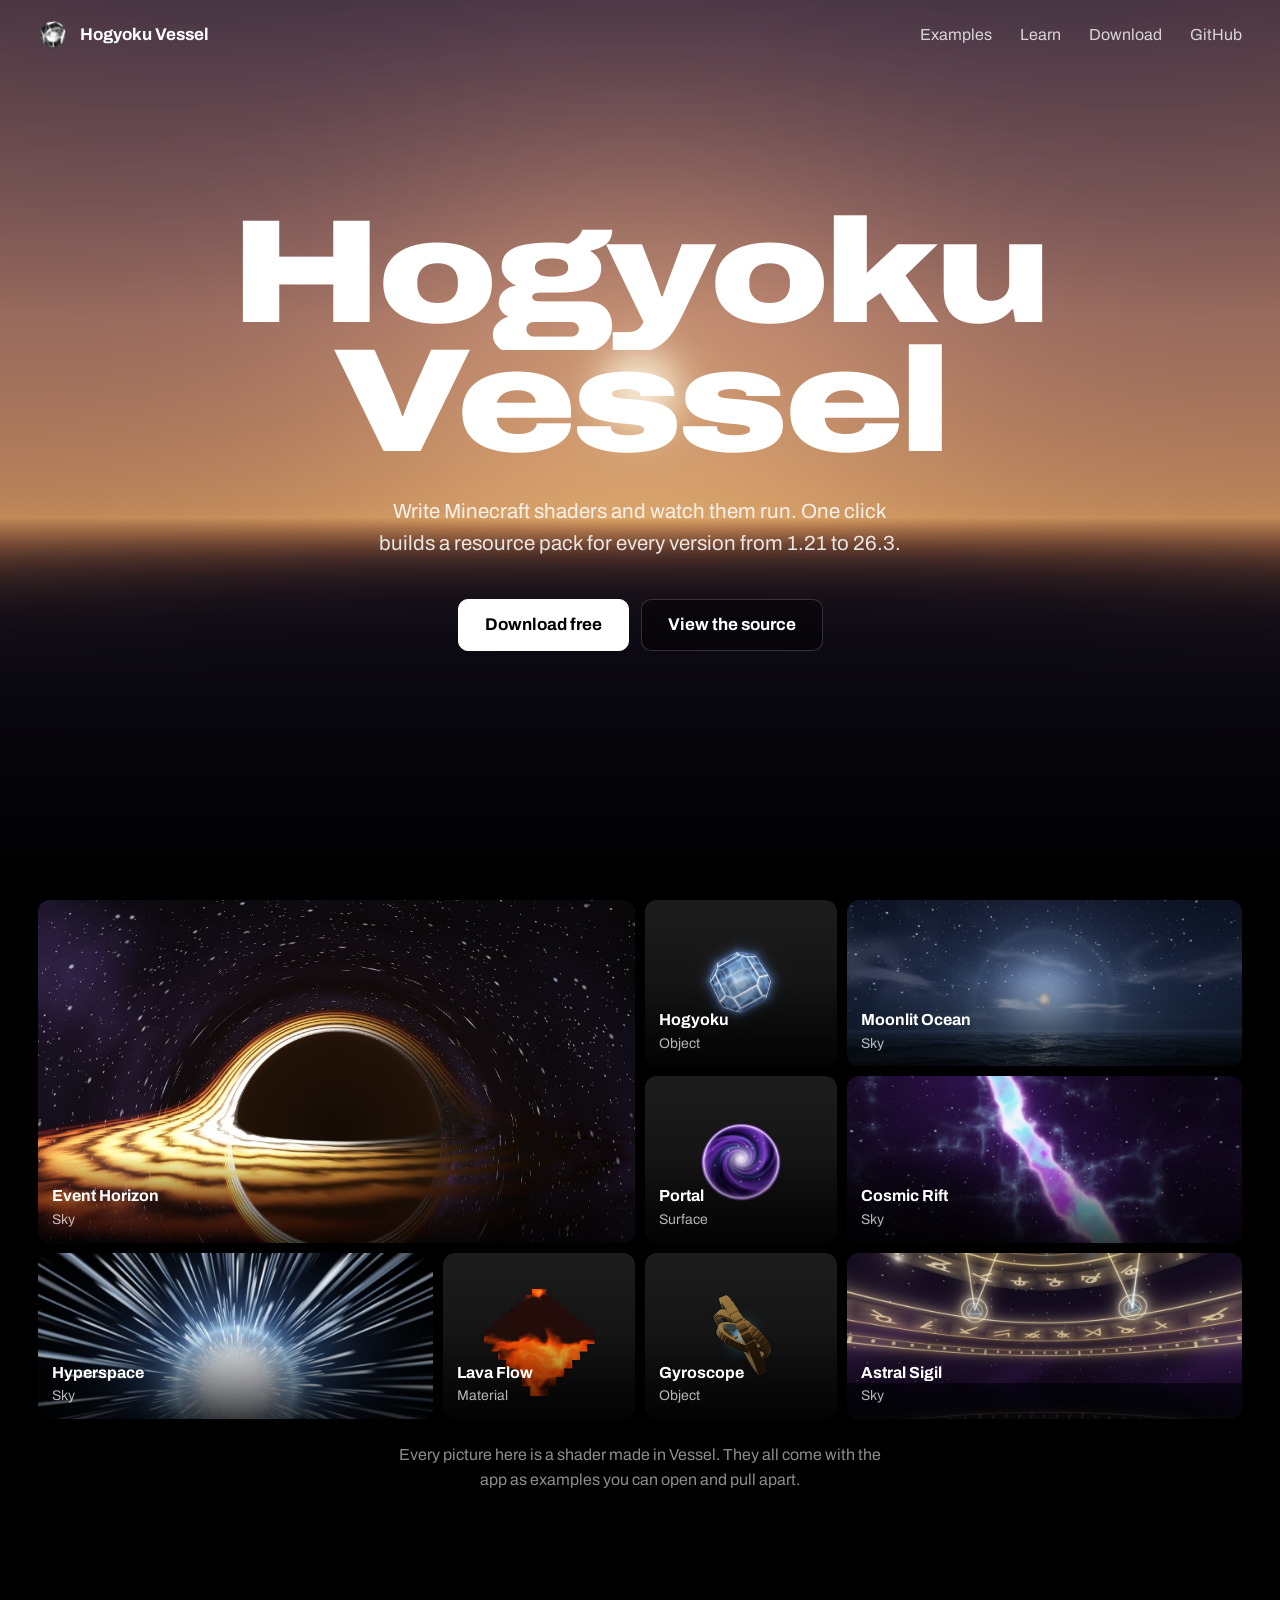
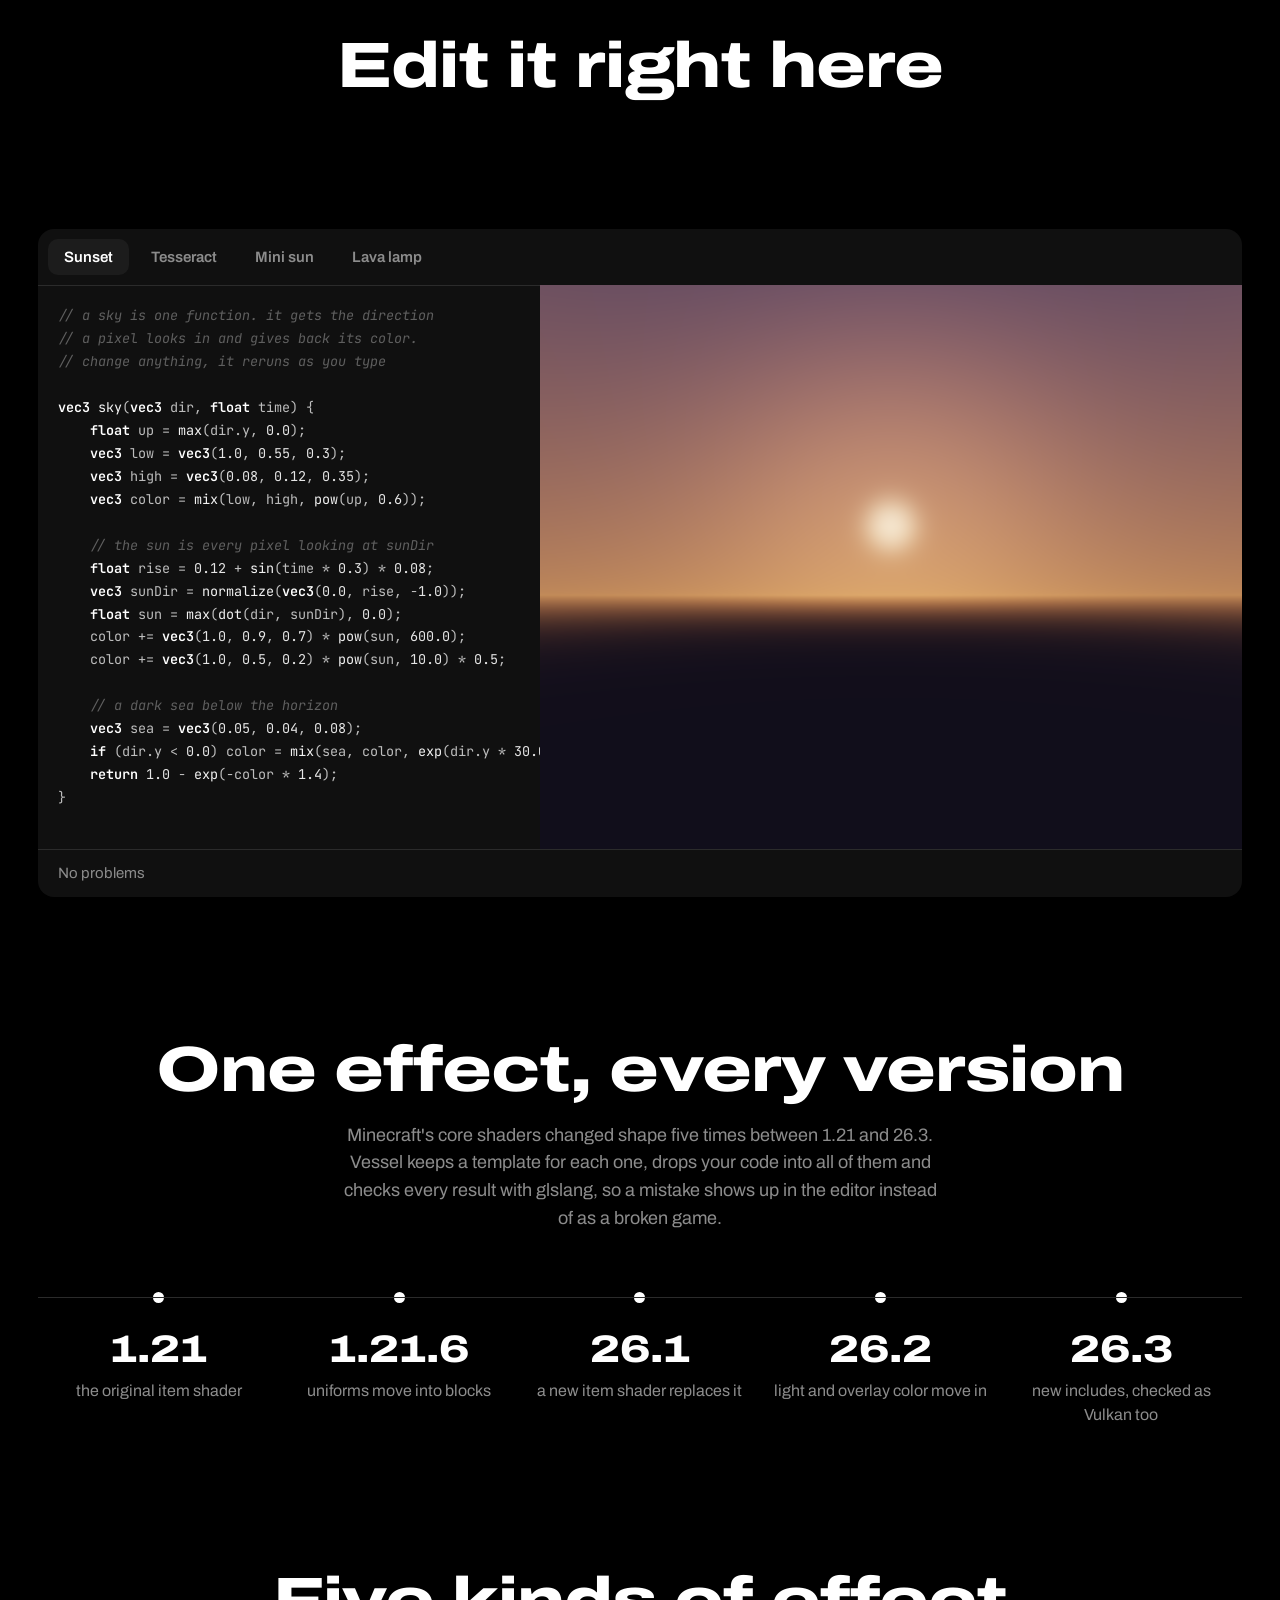
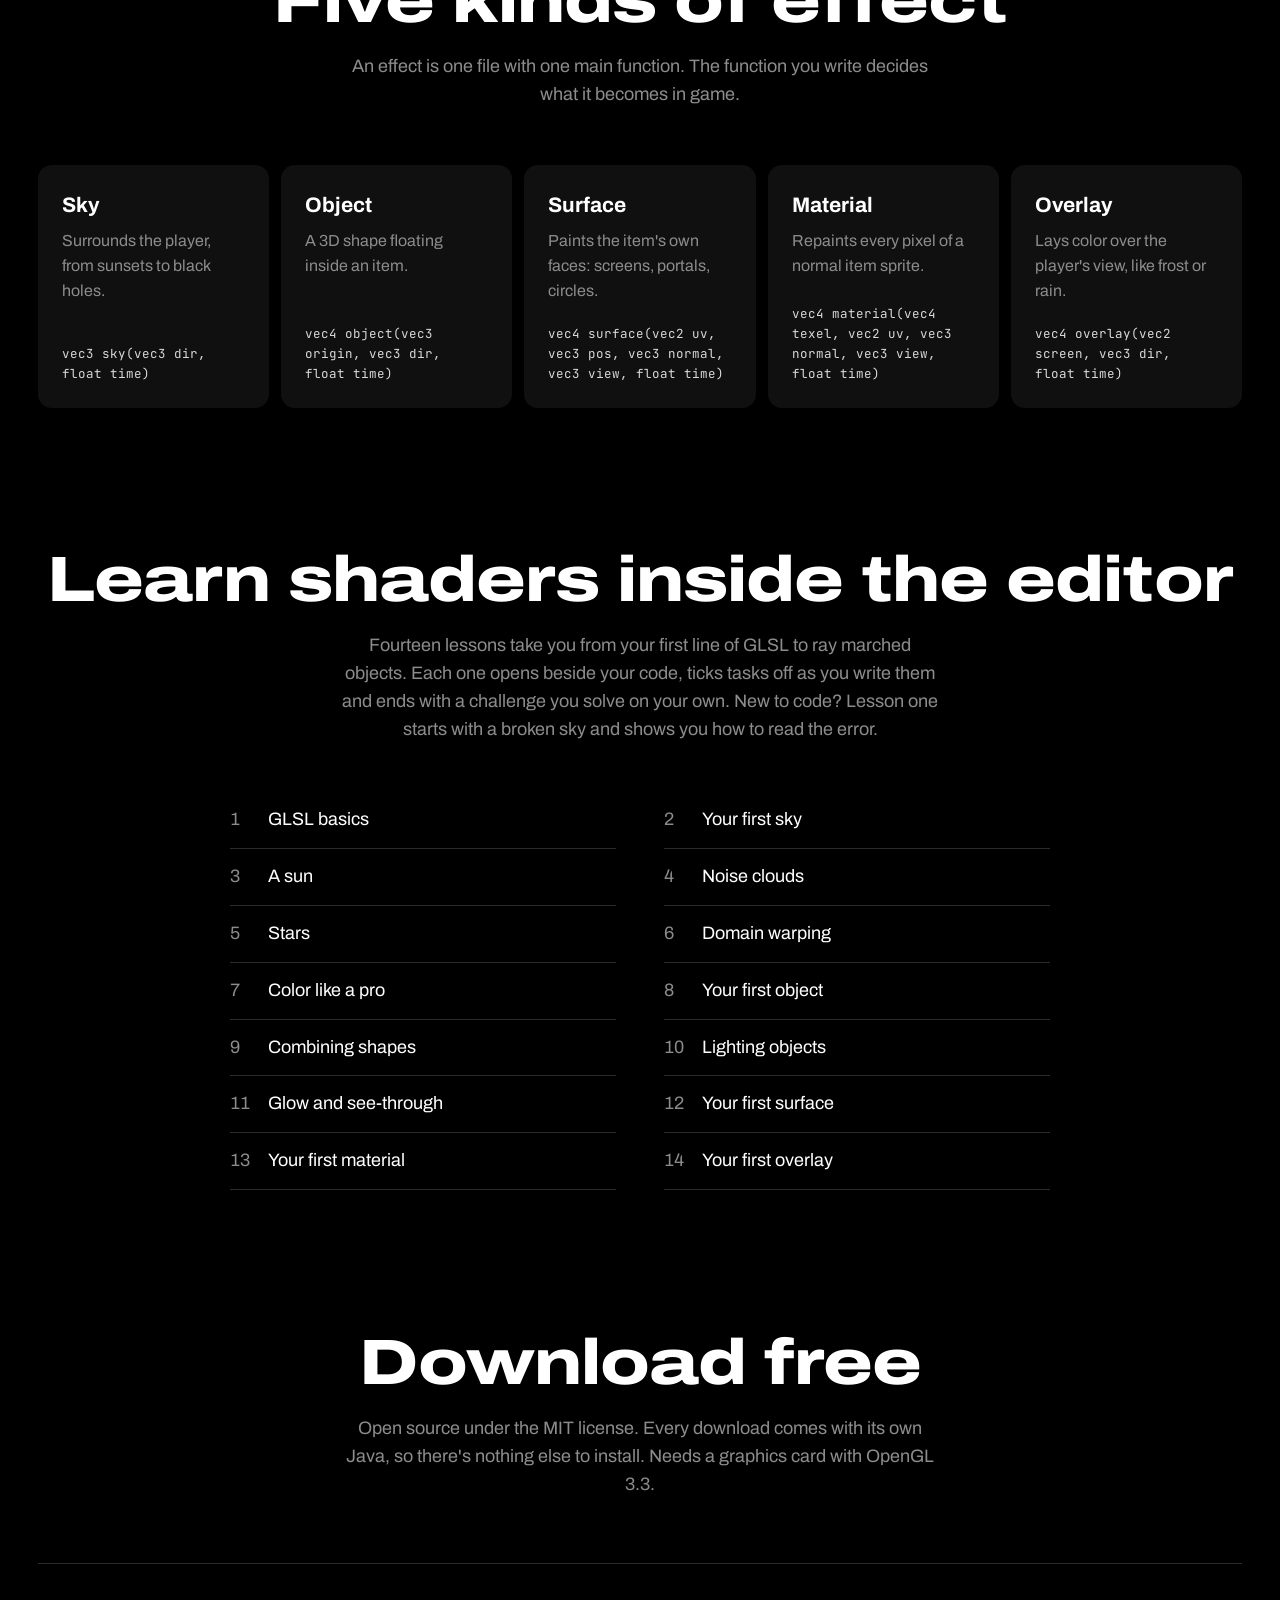
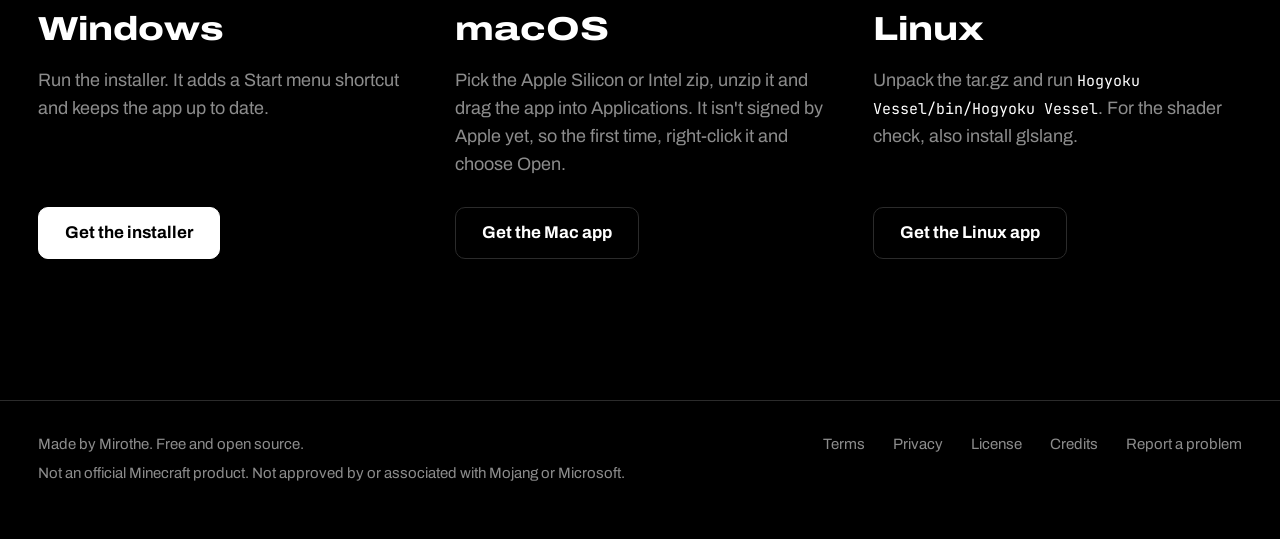
==== site/index.html @ aaa3369c "Hogyoku Vessel 1.0.0" ====
<!doctype html>
<html lang="en">
<head>
<meta charset="utf-8">
<meta name="viewport" content="width=device-width, initial-scale=1">
<title>Hogyoku Vessel</title>
<meta name="description" content="A free, open-source editor for Minecraft shaders. Code previews live as you type and builds into a resource pack for every version from 1.21 to 26.3.">
<link rel="icon" href="img/icon.png">
<link rel="preconnect" href="https://fonts.googleapis.com">
<link rel="preconnect" href="https://fonts.gstatic.com" crossorigin>
<link href="https://fonts.googleapis.com/css2?family=Archivo:wdth,wght@62..125,400..900&family=JetBrains+Mono:wght@400;600&display=swap" rel="stylesheet">
<link rel="stylesheet" href="style.css">
<script>document.documentElement.classList.add("js")</script>
</head>
<body>

<header class="bar over">
  <a class="brand" href="./"><img src="img/icon.png" alt="" width="30" height="30">Hogyoku Vessel</a>
  <nav>
    <a href="#made">Examples</a>
    <a href="#learn">Learn</a>
    <a href="#download">Download</a>
    <a href="https://github.com/Mirothe/Hogyoku-Vessel">GitHub</a>
  </nav>
</header>

<main>

  <section class="cinema">
    <canvas aria-hidden="true"></canvas>
    <div class="cinema-text">
      <h1>Hogyoku Vessel</h1>
      <p>Write Minecraft shaders and watch them run. One click builds a resource pack for every version from 1.21 to 26.3.</p>
      <div class="actions">
        <a class="button solid" href="#download">Download free</a>
        <a class="button glass" href="https://github.com/Mirothe/Hogyoku-Vessel">View the source</a>
      </div>
    </div>
  </section>

  <section class="made" id="made">
    <ul class="mosaic" data-stagger>
      <li class="big"><img src="img/big/event_horizon.jpg" alt="" width="960" height="600"><span><b>Event Horizon</b>Sky</span></li>
      <li><img src="img/big/hogyoku_crystal.jpg" alt="" width="960" height="600" loading="lazy"><span><b>Hogyoku</b>Object</span></li>
      <li class="wide"><img src="img/big/moonlit_ocean.jpg" alt="" width="960" height="600" loading="lazy"><span><b>Moonlit Ocean</b>Sky</span></li>
      <li><img src="img/big/portal.jpg" alt="" width="960" height="600" loading="lazy"><span><b>Portal</b>Surface</span></li>
      <li class="wide"><img src="img/big/cosmic_rift.jpg" alt="" width="960" height="600" loading="lazy"><span><b>Cosmic Rift</b>Sky</span></li>
      <li class="wide"><img src="img/big/hyperspace.jpg" alt="" width="960" height="600" loading="lazy"><span><b>Hyperspace</b>Sky</span></li>
      <li><img src="img/big/lava_flow.jpg" alt="" width="960" height="600" loading="lazy"><span><b>Lava Flow</b>Material</span></li>
      <li><img src="img/big/gyroscope.jpg" alt="" width="960" height="600" loading="lazy"><span><b>Gyroscope</b>Object</span></li>
      <li class="wide"><img src="img/big/astral_sigil.jpg" alt="" width="960" height="600" loading="lazy"><span><b>Astral Sigil</b>Sky</span></li>
    </ul>
    <p class="caption" data-reveal>Every picture here is a shader made in Vessel. They all come with the app as examples you can open and pull apart.</p>
  </section>

  <section class="block" id="try">
    <h2 data-reveal>Edit it right here</h2>
    <p class="lede" data-reveal>This is a real Vessel effect running in your browser. Change a number and watch it change, or drag the picture to look around.</p>
    <div class="studio" data-reveal>
      <div class="tabs" role="tablist" aria-label="Example to edit">
        <button role="tab" aria-selected="true" data-file="sunset" data-kind="sky">Sunset</button>
        <button role="tab" aria-selected="false" data-file="tesseract" data-kind="object">Tesseract</button>
        <button role="tab" aria-selected="false" data-file="mini_sun" data-kind="object">Mini sun</button>
        <button role="tab" aria-selected="false" data-file="lava_lamp" data-kind="object">Lava lamp</button>
      </div>
      <div class="panes">
        <div class="code">
          <pre class="paint" aria-hidden="true"></pre>
          <textarea spellcheck="false" autocapitalize="off" autocomplete="off" aria-label="Shader code"></textarea>
        </div>
        <div class="view">
          <canvas aria-label="Live preview, drag to look around"></canvas>
        </div>
      </div>
      <p class="status" role="status">Compiling</p>
    </div>
  </section>

  <section class="block">
    <h2 data-reveal>One effect, every version</h2>
    <p class="lede" data-reveal>Minecraft's core shaders changed shape five times between 1.21 and 26.3. Vessel keeps a template for each one, drops your code into all of them and checks every result with glslang, so a mistake shows up in the editor instead of as a broken game.</p>
    <ol class="line">
      <li><b>1.21</b><span>the original item shader</span></li>
      <li><b>1.21.6</b><span>uniforms move into blocks</span></li>
      <li><b>26.1</b><span>a new item shader replaces it</span></li>
      <li><b>26.2</b><span>light and overlay color move in</span></li>
      <li><b>26.3</b><span>new includes, checked as Vulkan too</span></li>
    </ol>
  </section>

  <section class="block">
    <h2 data-reveal>Five kinds of effect</h2>
    <p class="lede" data-reveal>An effect is one file with one main function. The function you write decides what it becomes in game.</p>
    <ul class="kinds" data-stagger>
      <li><h3>Sky</h3><p>Surrounds the player, from sunsets to black holes.</p><code>vec3 sky(vec3 dir, float time)</code></li>
      <li><h3>Object</h3><p>A 3D shape floating inside an item.</p><code>vec4 object(vec3 origin, vec3 dir, float time)</code></li>
      <li><h3>Surface</h3><p>Paints the item's own faces: screens, portals, circles.</p><code>vec4 surface(vec2 uv, vec3 pos, vec3 normal, vec3 view, float time)</code></li>
      <li><h3>Material</h3><p>Repaints every pixel of a normal item sprite.</p><code>vec4 material(vec4 texel, vec2 uv, vec3 normal, vec3 view, float time)</code></li>
      <li><h3>Overlay</h3><p>Lays color over the player's view, like frost or rain.</p><code>vec4 overlay(vec2 screen, vec3 dir, float time)</code></li>
    </ul>
  </section>

  <section class="block" id="learn">
    <h2 data-reveal>Learn shaders inside the editor</h2>
    <p class="lede" data-reveal>Fourteen lessons take you from your first line of GLSL to ray marched objects. Each one opens beside your code, ticks tasks off as you write them and ends with a challenge you solve on your own. New to code? Lesson one starts with a broken sky and shows you how to read the error.</p>
    <ol class="lessons" data-stagger>
      <li>GLSL basics</li>
      <li>Your first sky</li>
      <li>A sun</li>
      <li>Noise clouds</li>
      <li>Stars</li>
      <li>Domain warping</li>
      <li>Color like a pro</li>
      <li>Your first object</li>
      <li>Combining shapes</li>
      <li>Lighting objects</li>
      <li>Glow and see-through</li>
      <li>Your first surface</li>
      <li>Your first material</li>
      <li>Your first overlay</li>
    </ol>
  </section>

  <section class="block" id="download">
    <h2 data-reveal>Download free</h2>
    <p class="lede" data-reveal>Open source under the MIT license. Every download comes with its own Java, so there's nothing else to install. Needs a graphics card with OpenGL 3.3.</p>
    <div class="platforms" data-stagger>
      <div>
        <h3>Windows</h3>
        <p>Run the installer. It adds a Start menu shortcut and keeps the app up to date.</p>
        <a class="button solid" href="https://github.com/Mirothe/Hogyoku-Vessel/releases/latest">Get the installer</a>
      </div>
      <div>
        <h3>macOS</h3>
        <p>Pick the Apple Silicon or Intel zip, unzip it and drag the app into Applications. It isn't signed by Apple yet, so the first time, right-click it and choose Open.</p>
        <a class="button" href="https://github.com/Mirothe/Hogyoku-Vessel/releases/latest">Get the Mac app</a>
      </div>
      <div>
        <h3>Linux</h3>
        <p>Unpack the tar.gz and run <code>Hogyoku Vessel/bin/Hogyoku Vessel</code>. For the shader check, also install glslang.</p>
        <a class="button" href="https://github.com/Mirothe/Hogyoku-Vessel/releases/latest">Get the Linux app</a>
      </div>
    </div>
  </section>

</main>

<footer>
  <div>
    <p>Made by Mirothe. Free and open source.</p>
    <p>Not an official Minecraft product. Not approved by or associated with Mojang or Microsoft.</p>
  </div>
  <nav aria-label="About this site">
    <a href="terms.html">Terms</a>
    <a href="privacy.html">Privacy</a>
    <a href="https://github.com/Mirothe/Hogyoku-Vessel/blob/main/LICENSE">License</a>
    <a href="https://github.com/Mirothe/Hogyoku-Vessel/blob/main/THIRD_PARTY.md">Credits</a>
    <a href="https://github.com/Mirothe/Hogyoku-Vessel/issues">Report a problem</a>
  </nav>
</footer>

<script src="motion.js"></script>
<script src="app.js"></script>
</body>
</html>
---- site/style.css ----
:root {
  --black: #000000;
  --panel: #101010;
  --raised: #1c1c1c;
  --line: #2b2b2b;
  --dim: #8c8c8c;
  --white: #ffffff;
  --sans: "Archivo", system-ui, sans-serif;
  --mono: "JetBrains Mono", ui-monospace, monospace;
  --wide: "wdth" 125;
  --page: 1360px;
  --gutter: clamp(16px, 3vw, 40px);
  --ease: cubic-bezier(0.2, 0.8, 0.2, 1);
}

*,
*::before,
*::after {
  box-sizing: border-box;
}

html {
  scroll-behavior: smooth;
}

body {
  margin: 0;
  background: var(--black);
  color: var(--white);
  font-family: var(--sans);
  font-size: 18px;
  line-height: 1.55;
  -webkit-font-smoothing: antialiased;
}

a {
  color: inherit;
}

:focus-visible {
  outline: 2px solid var(--white);
  outline-offset: 3px;
  border-radius: 4px;
}

h1,
h2,
h3 {
  margin: 0;
  font-weight: 800;
  font-variation-settings: var(--wide);
}

h3 {
  font-size: 21px;
  font-weight: 700;
  font-variation-settings: "wdth" 100;
}

code {
  font-family: var(--mono);
}

/* header: floats over the sky on the home page, sits on black everywhere else */

.bar {
  position: sticky;
  top: 0;
  z-index: 10;
  display: flex;
  align-items: center;
  justify-content: space-between;
  gap: 24px;
  padding: 20px var(--gutter);
  background: var(--black);
  transition: background-color 0.3s ease;
}

.bar.over {
  position: fixed;
  left: 0;
  right: 0;
  background: transparent;
}

.bar.over.scrolled {
  background: var(--black);
}

.brand {
  display: flex;
  align-items: center;
  gap: 12px;
  font-weight: 700;
  font-size: 17px;
  text-decoration: none;
}

.bar nav {
  display: flex;
  gap: 28px;
  font-size: 16px;
}

.bar nav a {
  color: rgba(255, 255, 255, 0.78);
  text-decoration: none;
}

.bar nav a:hover {
  color: var(--white);
}

/* buttons */

.actions {
  display: flex;
  flex-wrap: wrap;
  justify-content: center;
  gap: 12px;
}

.button {
  display: inline-flex;
  align-items: center;
  justify-content: center;
  min-height: 52px;
  padding: 0 26px;
  border: 1px solid var(--line);
  border-radius: 10px;
  font-weight: 700;
  font-size: 17px;
  text-decoration: none;
  transition: border-color 0.15s, background-color 0.15s;
}

.button:hover {
  border-color: var(--dim);
}

.button.solid {
  background: var(--white);
  border-color: var(--white);
  color: var(--black);
}

.button.solid:hover {
  background: #d9d9d9;
}

.button.glass {
  background: rgba(0, 0, 0, 0.45);
  border-color: rgba(255, 255, 255, 0.18);
  backdrop-filter: blur(8px);
}

/* the sky behind the title */

.cinema {
  position: relative;
  display: grid;
  place-items: center;
  min-height: max(640px, 100svh);
  padding: 120px var(--gutter) 160px;
  overflow: hidden;
  text-align: center;
}

.cinema canvas {
  position: absolute;
  inset: 0;
  width: 100%;
  height: 100%;
  opacity: 0;
}

.cinema canvas.live {
  opacity: 1;
}

.cinema::after {
  content: "";
  position: absolute;
  inset: 0;
  background: linear-gradient(rgba(0, 0, 0, 0.3), rgba(0, 0, 0, 0) 35%, rgba(0, 0, 0, 0) 60%, #000);
  pointer-events: none;
}

.cinema-text {
  position: relative;
  z-index: 1;
}

.cinema h1 {
  font-size: clamp(64px, 11.5vw, 168px);
  font-weight: 900;
  line-height: 0.88;
  letter-spacing: -0.025em;
  text-wrap: balance;
}

.cinema p {
  max-width: 46ch;
  margin: 28px auto 0;
  font-size: clamp(18px, 1.6vw, 22px);
  color: rgba(255, 255, 255, 0.86);
}

.cinema .actions {
  margin-top: 40px;
}

/* the mosaic of examples */

.made {
  max-width: var(--page);
  margin: 0 auto;
  padding: 0 var(--gutter);
}

.mosaic {
  display: grid;
  grid-template-columns: repeat(6, minmax(0, 1fr));
  grid-auto-rows: clamp(120px, 13vw, 180px);
  gap: 10px;
  margin: 0;
  padding: 0;
  list-style: none;
}

.mosaic li {
  position: relative;
  overflow: hidden;
  border-radius: 12px;
  background: var(--panel);
}

.mosaic .big {
  grid-column: span 3;
  grid-row: span 2;
}

.mosaic .wide {
  grid-column: span 2;
}

.mosaic img {
  display: block;
  width: 100%;
  height: 100%;
  object-fit: cover;
  transition: transform 0.8s var(--ease);
}

.mosaic li:hover img {
  transform: scale(1.04);
}

.mosaic span {
  position: absolute;
  left: 0;
  right: 0;
  bottom: 0;
  padding: 28px 14px 12px;
  background: linear-gradient(transparent, rgba(0, 0, 0, 0.75));
  font-size: 14px;
  color: rgba(255, 255, 255, 0.7);
}

.mosaic span b {
  display: block;
  font-size: 16px;
  color: var(--white);
}

.caption {
  max-width: 56ch;
  margin: 24px auto 0;
  text-align: center;
  font-size: 16px;
  color: var(--dim);
}

/* the sections below, all centred like the title */

.block {
  max-width: var(--page);
  margin: 0 auto;
  padding: clamp(96px, 11vw, 150px) var(--gutter) 0;
  text-align: center;
}

.block h2 {
  font-size: clamp(36px, 5vw, 64px);
  line-height: 1;
  letter-spacing: -0.015em;
}

.lede {
  max-width: 60ch;
  margin: 20px auto 0;
  color: var(--dim);
}

/* the live editor */

.studio {
  margin-top: 56px;
  background: var(--panel);
  border-radius: 16px;
  overflow: hidden;
  text-align: left;
}

.tabs {
  display: flex;
  gap: 6px;
  padding: 10px;
  overflow-x: auto;
}

.tabs button {
  flex: none;
  padding: 10px 16px;
  border: 0;
  border-radius: 10px;
  background: none;
  color: var(--dim);
  font: 600 15px var(--sans);
  cursor: pointer;
}

.tabs button:hover {
  color: var(--white);
}

.tabs button[aria-selected="true"] {
  background: var(--raised);
  color: var(--white);
}

.panes {
  display: grid;
  grid-template-columns: minmax(0, 5fr) minmax(0, 7fr);
  height: clamp(420px, 44vw, 600px);
}

.code {
  position: relative;
  overflow: hidden;
  border-top: 1px solid var(--line);
}

.code pre,
.code textarea {
  position: absolute;
  inset: 0;
  margin: 0;
  padding: 18px 20px 40px;
  border: 0;
  font: 400 13.5px/1.7 var(--mono);
  tab-size: 4;
  white-space: pre;
  overflow: auto;
}

.code pre {
  color: #bdbdbd;
  pointer-events: none;
}

.code textarea {
  resize: none;
  background: transparent;
  color: transparent;
  caret-color: var(--white);
  outline: none;
}

.code textarea::selection {
  background: #3a3a3a;
  color: transparent;
}

.code textarea:focus-visible {
  box-shadow: inset 0 0 0 2px #3a3a3a;
}

.tok-c {
  color: #5f5f5f;
  font-style: italic;
}

.tok-k {
  color: var(--white);
  font-weight: 600;
}

.tok-n {
  color: #e6e6e6;
}

.tok-f {
  color: #f2f2f2;
}

.view {
  background: var(--black);
}

.view canvas {
  display: block;
  width: 100%;
  height: 100%;
  cursor: grab;
  touch-action: none;
}

.view canvas:active {
  cursor: grabbing;
}

.status {
  margin: 0;
  padding: 12px 20px;
  border-top: 1px solid var(--line);
  font-size: 15px;
  color: var(--dim);
}

.status.bad {
  color: var(--white);
}

/* versions */

.line {
  position: relative;
  display: grid;
  grid-template-columns: repeat(5, minmax(0, 1fr));
  margin: 64px 0 0;
  padding: 0;
  list-style: none;
  border-top: 1px solid var(--line);
}

.line li {
  position: relative;
  padding: 32px 8px 0;
}

.line li::before {
  content: "";
  position: absolute;
  top: -6px;
  left: calc(50% - 5.5px);
  width: 11px;
  height: 11px;
  border-radius: 50%;
  background: var(--white);
}

.line b {
  display: block;
  font-size: clamp(26px, 3vw, 42px);
  font-weight: 800;
  font-variation-settings: var(--wide);
  line-height: 1;
}

.line span {
  display: block;
  margin-top: 10px;
  font-size: 16px;
  color: var(--dim);
}

/* kinds */

.kinds {
  display: grid;
  grid-template-columns: repeat(5, minmax(0, 1fr));
  gap: 12px;
  margin: 56px 0 0;
  padding: 0;
  list-style: none;
  text-align: left;
}

.kinds li {
  display: flex;
  flex-direction: column;
  padding: 24px;
  border-radius: 14px;
  background: var(--panel);
}

.kinds p {
  margin: 8px 0 20px;
  font-size: 16px;
  color: var(--dim);
}

.kinds code {
  margin-top: auto;
  font-size: 12.5px;
  line-height: 1.6;
  color: #d9d9d9;
}

/* lessons */

.lessons {
  display: grid;
  grid-template-columns: repeat(2, minmax(0, 1fr));
  column-gap: 48px;
  max-width: 820px;
  margin: 48px auto 0;
  padding: 0;
  list-style: none;
  counter-reset: lesson;
  text-align: left;
}

.lessons li {
  counter-increment: lesson;
  display: flex;
  gap: 16px;
  padding: 14px 0;
  border-bottom: 1px solid var(--line);
}

.lessons li::before {
  content: counter(lesson);
  width: 22px;
  flex: none;
  color: var(--dim);
  font-variant-numeric: tabular-nums;
}

/* download */

.platforms {
  display: grid;
  grid-template-columns: repeat(3, minmax(0, 1fr));
  gap: 0 48px;
  margin-top: 64px;
  border-top: 1px solid var(--line);
  text-align: left;
}

.platforms > div {
  display: flex;
  flex-direction: column;
  align-items: flex-start;
  padding: 40px 0 0;
}

.platforms h3 {
  font-size: clamp(28px, 2.6vw, 36px);
  font-weight: 800;
  font-variation-settings: var(--wide);
}

.platforms p {
  margin: 12px 0 28px;
  color: var(--dim);
}

.platforms p code {
  font-size: 15px;
  color: var(--white);
}

.platforms .button {
  margin-top: auto;
}

/* legal pages */

.doc {
  max-width: 760px;
  margin: 0 auto;
  padding: clamp(40px, 7vw, 88px) var(--gutter) 0;
}

.doc h1 {
  font-size: clamp(40px, 6vw, 72px);
  font-weight: 900;
  line-height: 0.95;
  letter-spacing: -0.02em;
}

.doc .updated {
  margin: 16px 0 0;
  color: var(--dim);
}

.doc h2 {
  margin-top: 56px;
  font-size: 26px;
}

.doc p,
.doc li {
  max-width: 68ch;
  color: #cfcfcf;
}

.doc ul {
  padding-left: 22px;
}

.doc li {
  margin: 8px 0;
}

.doc code {
  font-size: 15px;
  color: var(--white);
}

.doc .short {
  margin-top: 40px;
  padding: 24px 28px;
  border-radius: 16px;
  background: var(--panel);
}

.doc .short p {
  margin: 0;
  color: var(--white);
}

/* footer */

footer {
  display: grid;
  grid-template-columns: minmax(0, 1fr) auto;
  gap: 24px 48px;
  align-items: start;
  max-width: var(--page);
  margin: clamp(96px, 11vw, 150px) auto 0;
  padding: 32px var(--gutter) 48px;
  border-top: 1px solid var(--line);
  font-size: 15px;
  color: var(--dim);
}

footer p {
  margin: 0 0 6px;
}

footer nav {
  display: flex;
  flex-wrap: wrap;
  gap: 10px 28px;
}

footer nav a {
  color: var(--dim);
  text-decoration: none;
}

footer nav a:hover,
footer nav a[aria-current="page"] {
  color: var(--white);
}

/* smaller screens */

@media (max-width: 1100px) {
  .kinds {
    grid-template-columns: repeat(2, minmax(0, 1fr));
  }
}

@media (max-width: 900px) {
  .mosaic {
    grid-template-columns: repeat(2, minmax(0, 1fr));
    grid-auto-rows: 150px;
  }

  .mosaic .big {
    grid-column: span 2;
  }

  .mosaic .wide {
    grid-column: span 2;
  }

  .panes {
    grid-template-columns: minmax(0, 1fr);
    grid-template-rows: 300px 340px;
    height: auto;
  }

  .view {
    order: -1;
  }

  .platforms {
    grid-template-columns: minmax(0, 1fr);
  }

  .line {
    grid-template-columns: minmax(0, 1fr);
    border-top: 0;
    border-left: 1px solid var(--line);
    margin-left: 5px;
    text-align: left;
  }

  .line li {
    padding: 0 0 28px 28px;
  }

  .line li::before {
    top: 6px;
    left: -6px;
  }
}

@media (max-width: 640px) {
  body {
    font-size: 17px;
  }

  .bar nav a:not(:last-child) {
    display: none;
  }

  .kinds,
  .lessons {
    grid-template-columns: minmax(0, 1fr);
  }

  footer {
    grid-template-columns: minmax(0, 1fr);
  }
}

/* motion: hidden starting states only apply when the script is running and motion is welcome */

@media (prefers-reduced-motion: no-preference) {
  .js .cinema h1 .w {
    display: inline-block;
    overflow: hidden;
    vertical-align: top;
    padding-bottom: 0.08em;
    margin-bottom: -0.08em;
  }

  .js .cinema h1 .w > span {
    display: inline-block;
    transform: translateY(105%);
    transition: transform 1.1s var(--ease);
    transition-delay: calc(0.2s + var(--i) * 120ms);
  }

  .js .cinema p,
  .js .cinema .actions {
    opacity: 0;
    transform: translateY(16px);
    transition: opacity 0.9s ease, transform 0.9s var(--ease);
    transition-delay: 0.7s;
  }

  .js .cinema .actions {
    transition-delay: 0.85s;
  }

  /* the sky comes up out of black like a screen turning on */
  .js .cinema canvas {
    transform: scale(1.08);
    transition: opacity 2.2s ease, transform 3s var(--ease);
  }

  .js.ready .cinema h1 .w > span,
  .js.ready .cinema p,
  .js.ready .cinema .actions {
    opacity: 1;
    transform: none;
  }

  .js.ready .cinema canvas.live {
    transform: none;
  }

  .js [data-reveal] {
    opacity: 0;
    transform: translateY(24px);
    transition: opacity 0.8s ease, transform 0.9s var(--ease);
    transition-delay: calc(var(--i, 0) * 70ms);
  }

  .js .mosaic [data-reveal] {
    transform: translateY(30px) scale(0.97);
  }

  .js [data-reveal].in {
    opacity: 1;
    transform: none;
  }

  .js .line {
    border-top-color: transparent;
  }

  .js .line::after {
    content: "";
    position: absolute;
    top: -1px;
    left: 0;
    right: 0;
    height: 1px;
    background: var(--line);
    transform: scaleX(0);
    transform-origin: left;
    transition: transform 1.4s cubic-bezier(0.6, 0, 0.2, 1);
  }

  .js .line.in::after {
    transform: none;
  }

  .js .line li::before {
    transform: scale(0);
    transition: transform 0.5s cubic-bezier(0.3, 1.6, 0.5, 1);
    transition-delay: calc(0.15s + var(--i) * 0.28s);
  }

  .js .line li b,
  .js .line li span {
    opacity: 0;
    transform: translateY(10px);
    transition: opacity 0.6s ease, transform 0.6s ease;
    transition-delay: calc(0.25s + var(--i) * 0.28s);
  }

  .js .line.in li::before,
  .js .line.in li b,
  .js .line.in li span {
    opacity: 1;
    transform: none;
  }
}

@media (max-width: 900px) and (prefers-reduced-motion: no-preference) {
  .js .line {
    border-left-color: transparent;
  }

  .js .line::after {
    top: 0;
    bottom: 0;
    left: -1px;
    right: auto;
    width: 1px;
    height: auto;
    transform: scaleY(0);
    transform-origin: top;
  }
}

@media (prefers-reduced-motion: reduce) {
  html {
    scroll-behavior: auto;
  }
}
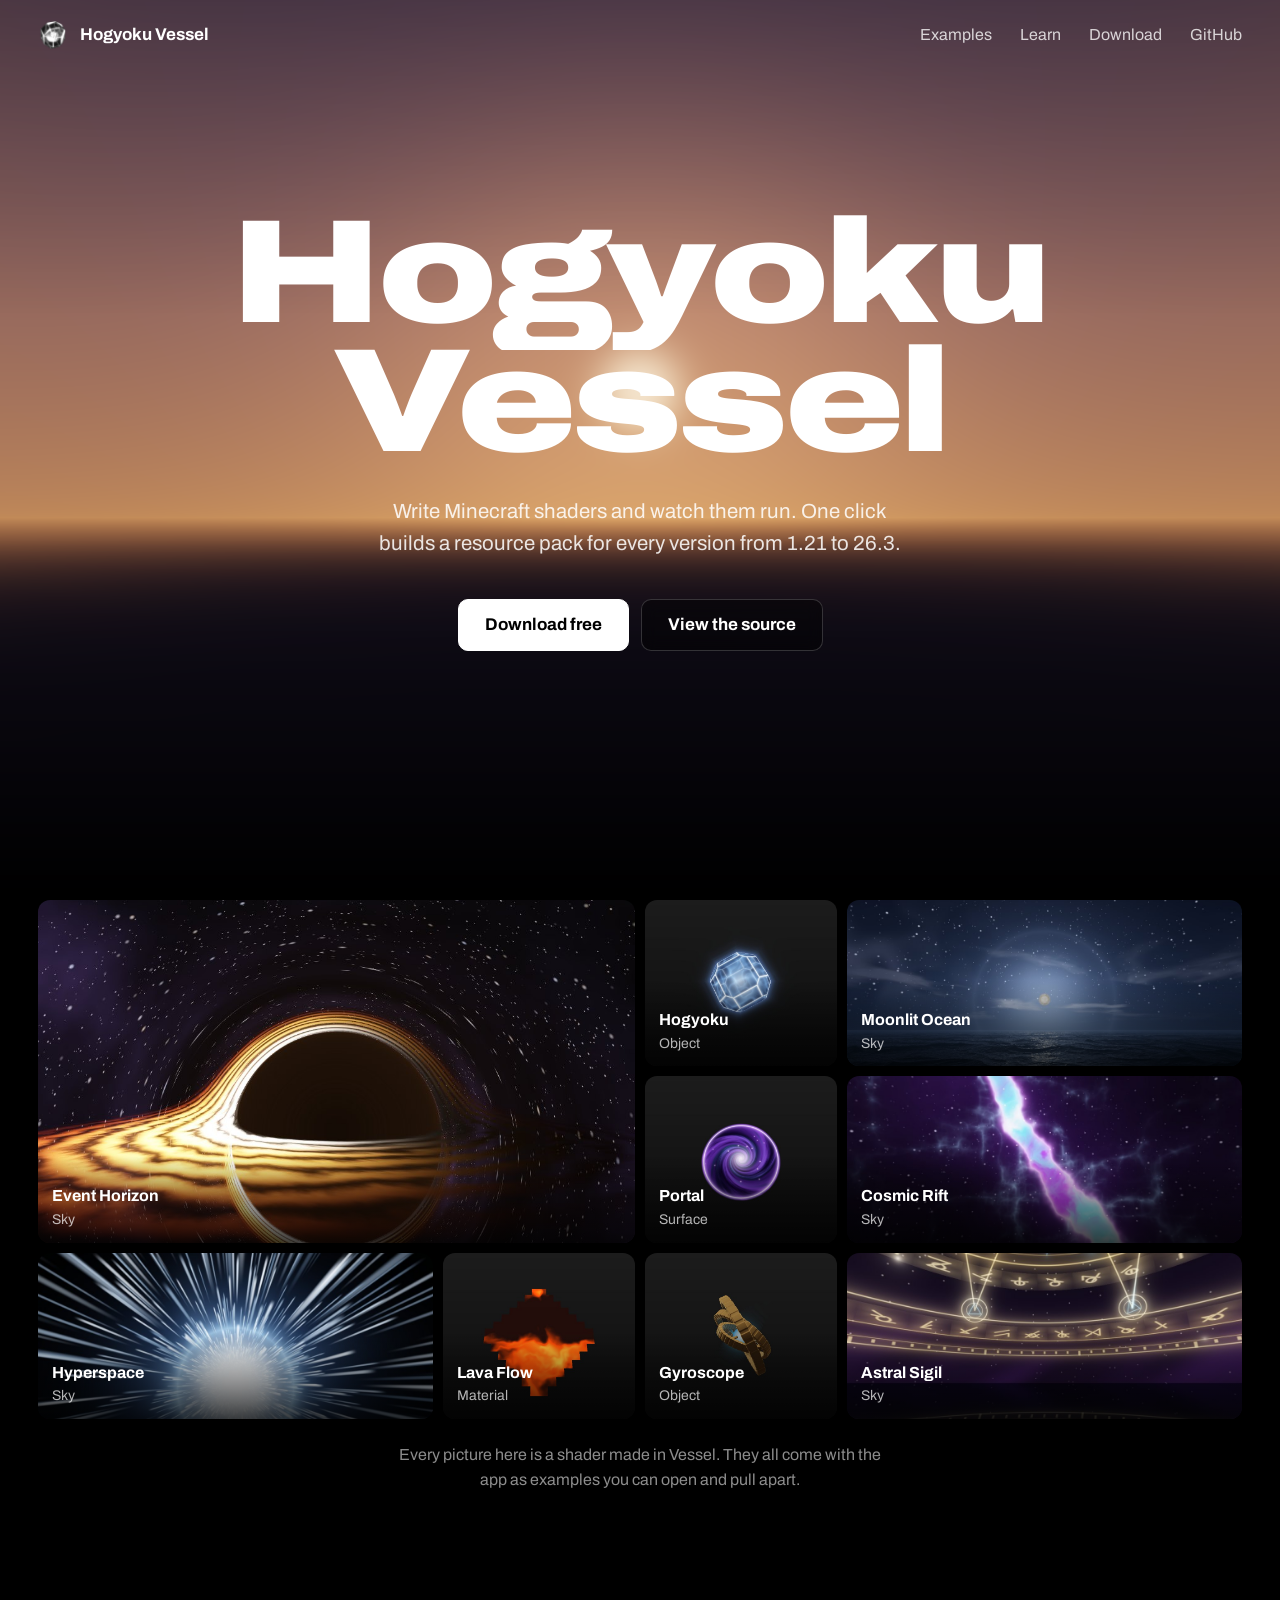
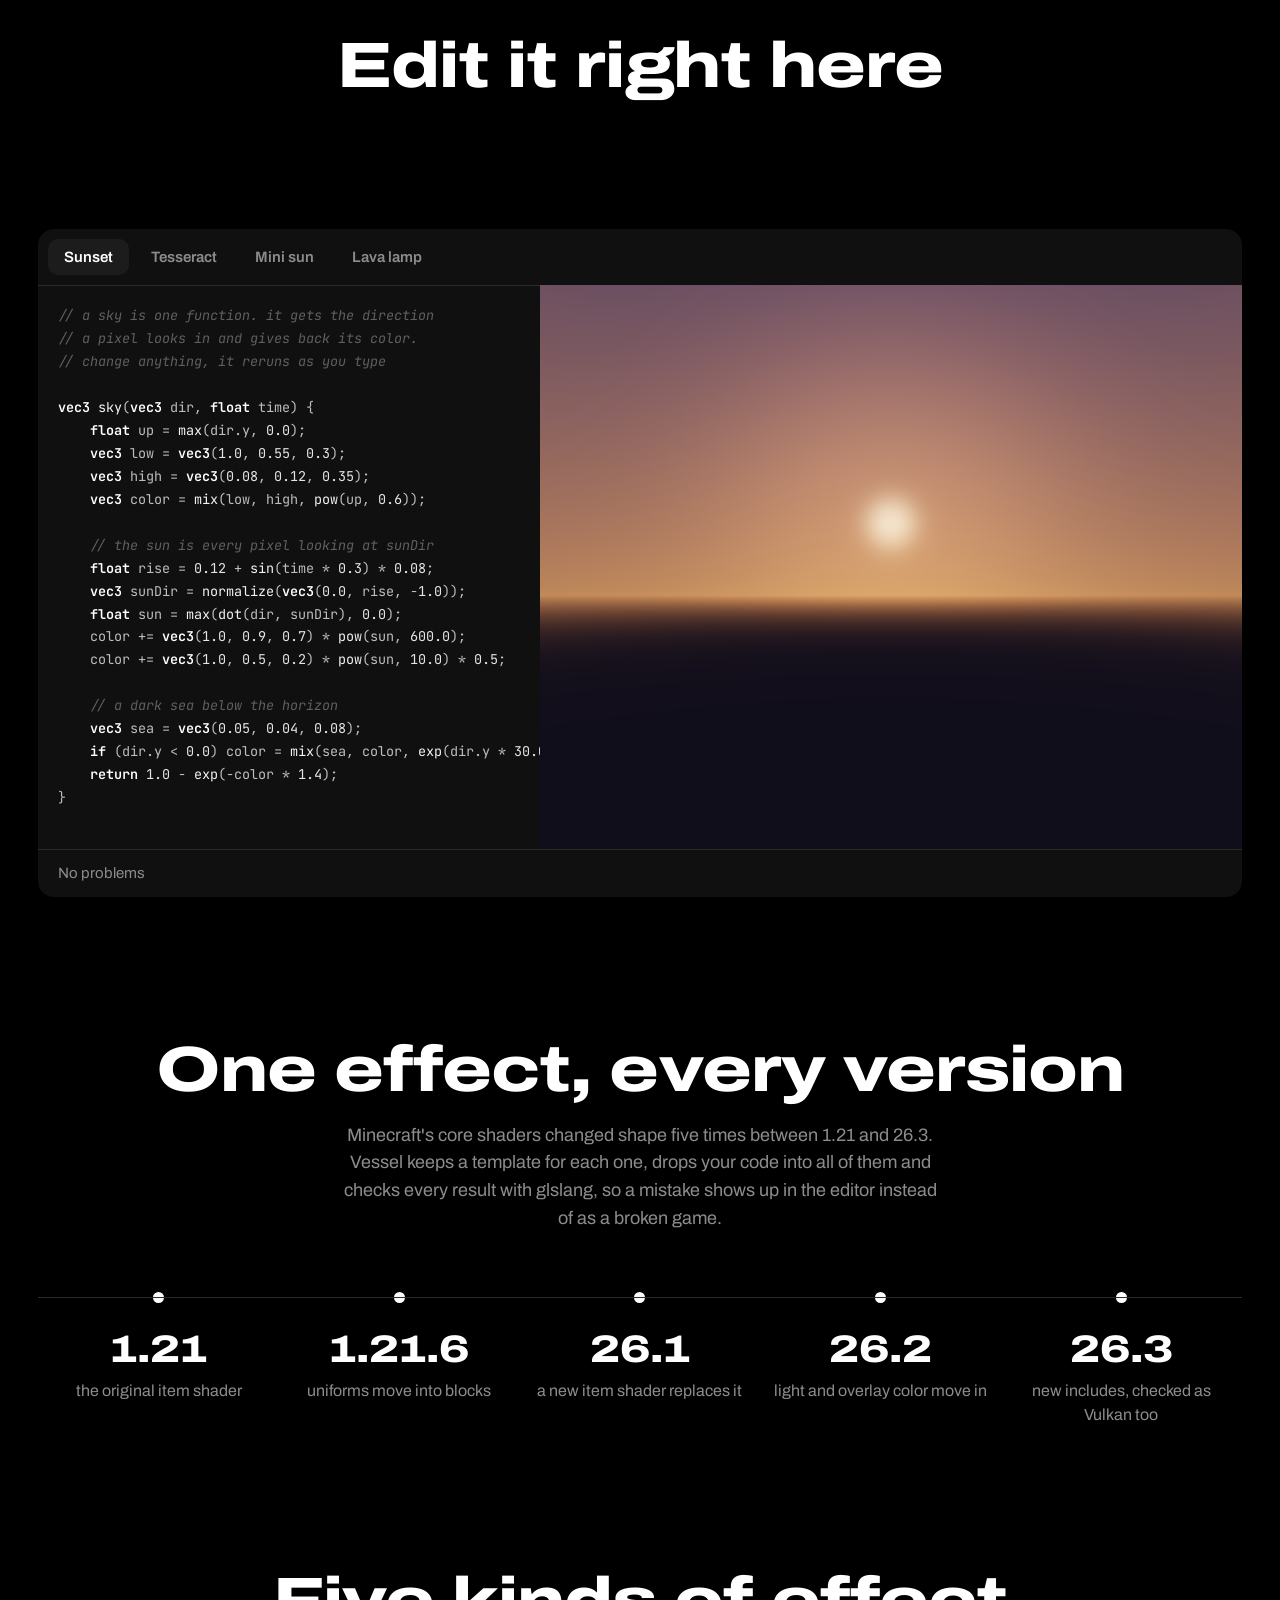
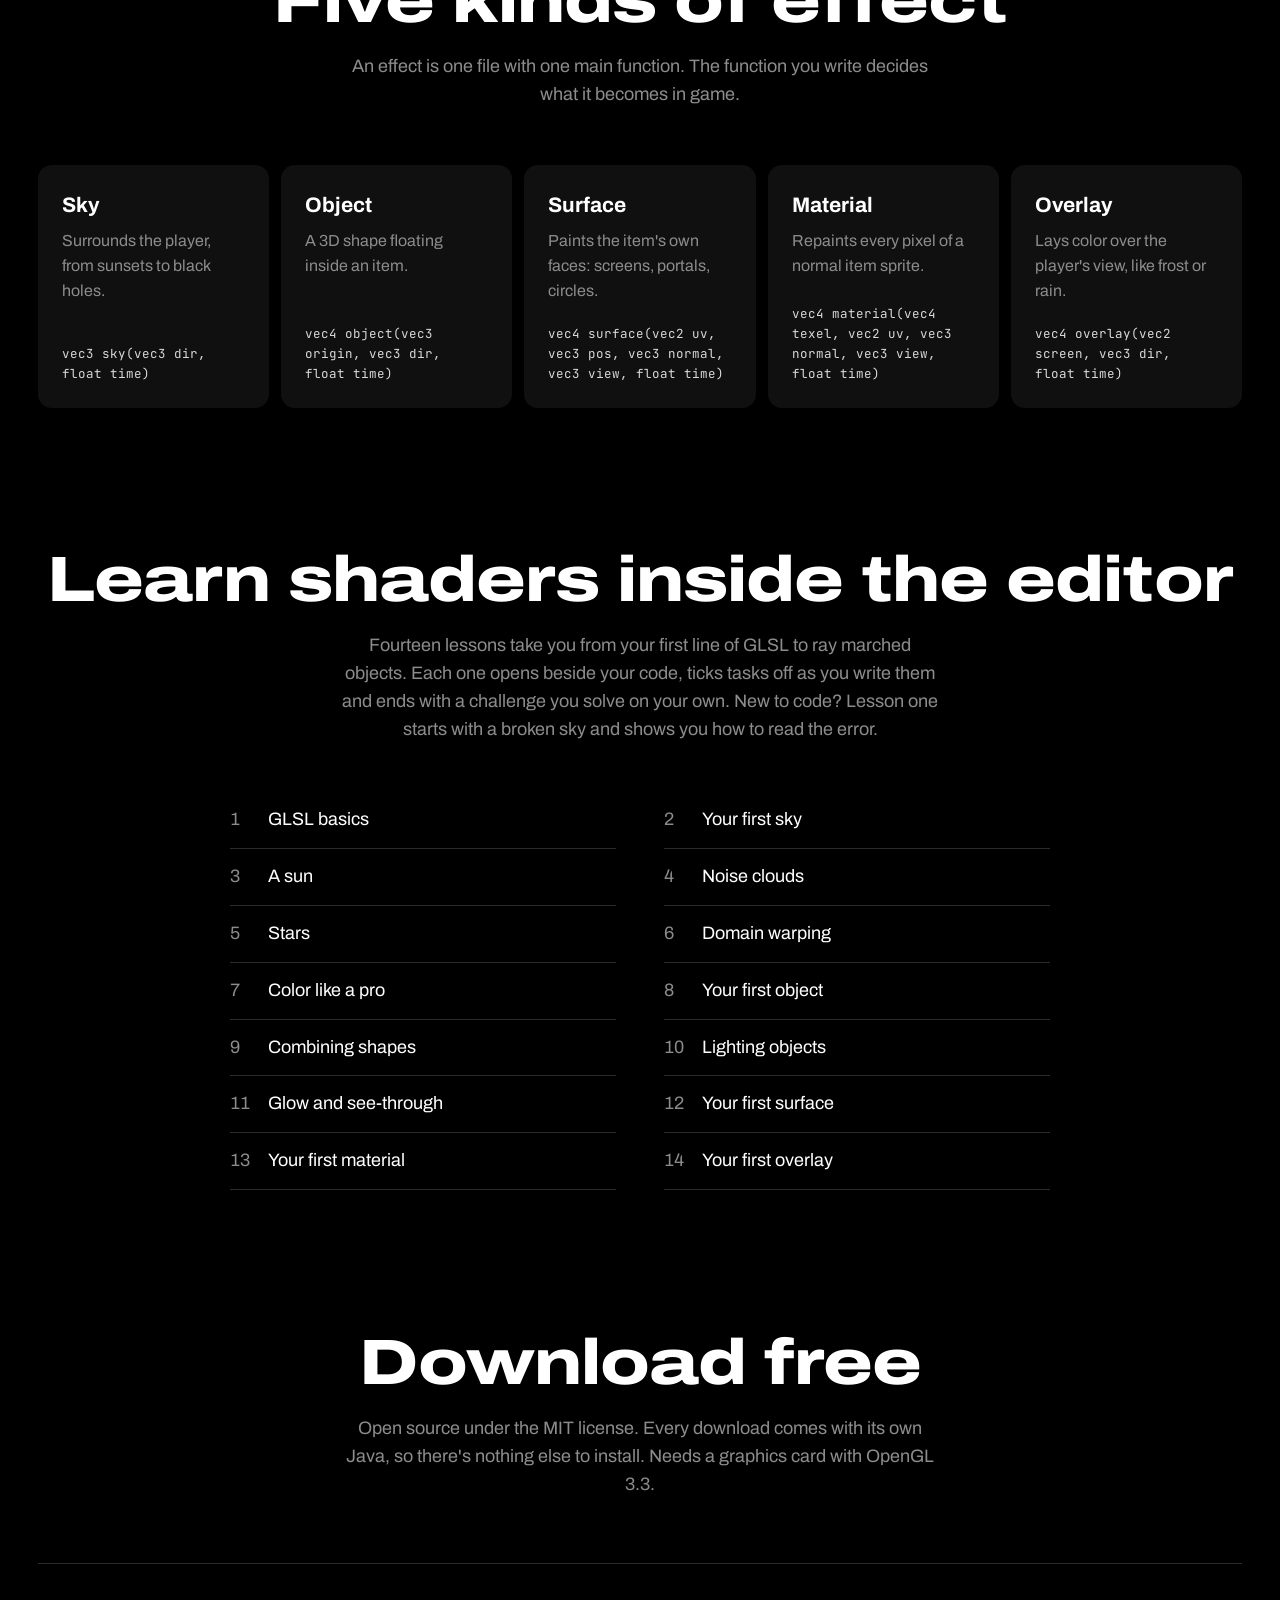
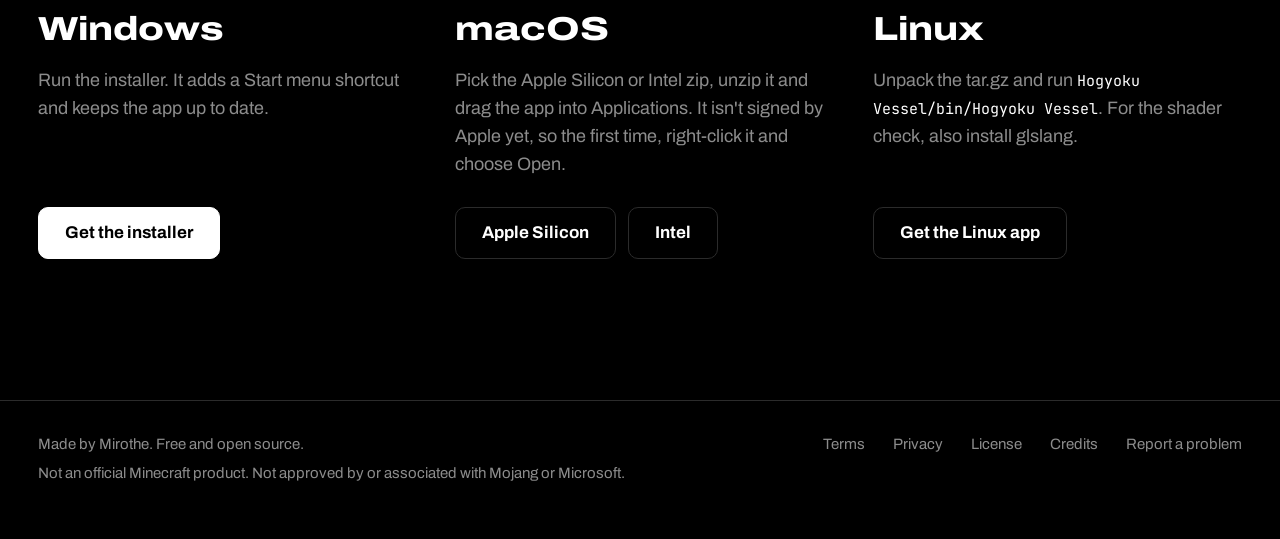
==== commit 86b90f3d: "Download buttons fetch the file directly" ====
--- a/site/index.html
+++ b/site/index.html
@@ -128,17 +128,17 @@
       <div>
         <h3>Windows</h3>
         <p>Run the installer. It adds a Start menu shortcut and keeps the app up to date.</p>
-        <a class="button solid" href="https://github.com/Mirothe/Hogyoku-Vessel/releases/latest">Get the installer</a>
+        <a class="button solid" href="https://github.com/Mirothe/Hogyoku-Vessel/releases/latest/download/Hogyoku.Vessel.Setup.exe" download>Get the installer</a>
       </div>
       <div>
         <h3>macOS</h3>
         <p>Pick the Apple Silicon or Intel zip, unzip it and drag the app into Applications. It isn't signed by Apple yet, so the first time, right-click it and choose Open.</p>
-        <a class="button" href="https://github.com/Mirothe/Hogyoku-Vessel/releases/latest">Get the Mac app</a>
+        <div class="pair"><a class="button" href="https://github.com/Mirothe/Hogyoku-Vessel/releases/latest/download/Hogyoku-Vessel-1.0.0-macos-arm64.zip" download>Apple Silicon</a><a class="button" href="https://github.com/Mirothe/Hogyoku-Vessel/releases/latest/download/Hogyoku-Vessel-1.0.0-macos-x64.zip" download>Intel</a></div>
       </div>
       <div>
         <h3>Linux</h3>
         <p>Unpack the tar.gz and run <code>Hogyoku Vessel/bin/Hogyoku Vessel</code>. For the shader check, also install glslang.</p>
-        <a class="button" href="https://github.com/Mirothe/Hogyoku-Vessel/releases/latest">Get the Linux app</a>
+        <a class="button" href="https://github.com/Mirothe/Hogyoku-Vessel/releases/latest/download/Hogyoku-Vessel-1.0.0-linux-x64.tar.gz" download>Get the Linux app</a>
       </div>
     </div>
   </section>
--- a/site/style.css
+++ b/site/style.css
@@ -572,8 +572,15 @@
   color: var(--white);
 }
 
-.platforms .button {
+.platforms .button,
+.platforms .pair {
   margin-top: auto;
+}
+
+.platforms .pair {
+  display: flex;
+  flex-wrap: wrap;
+  gap: 12px;
 }
 
 /* legal pages */
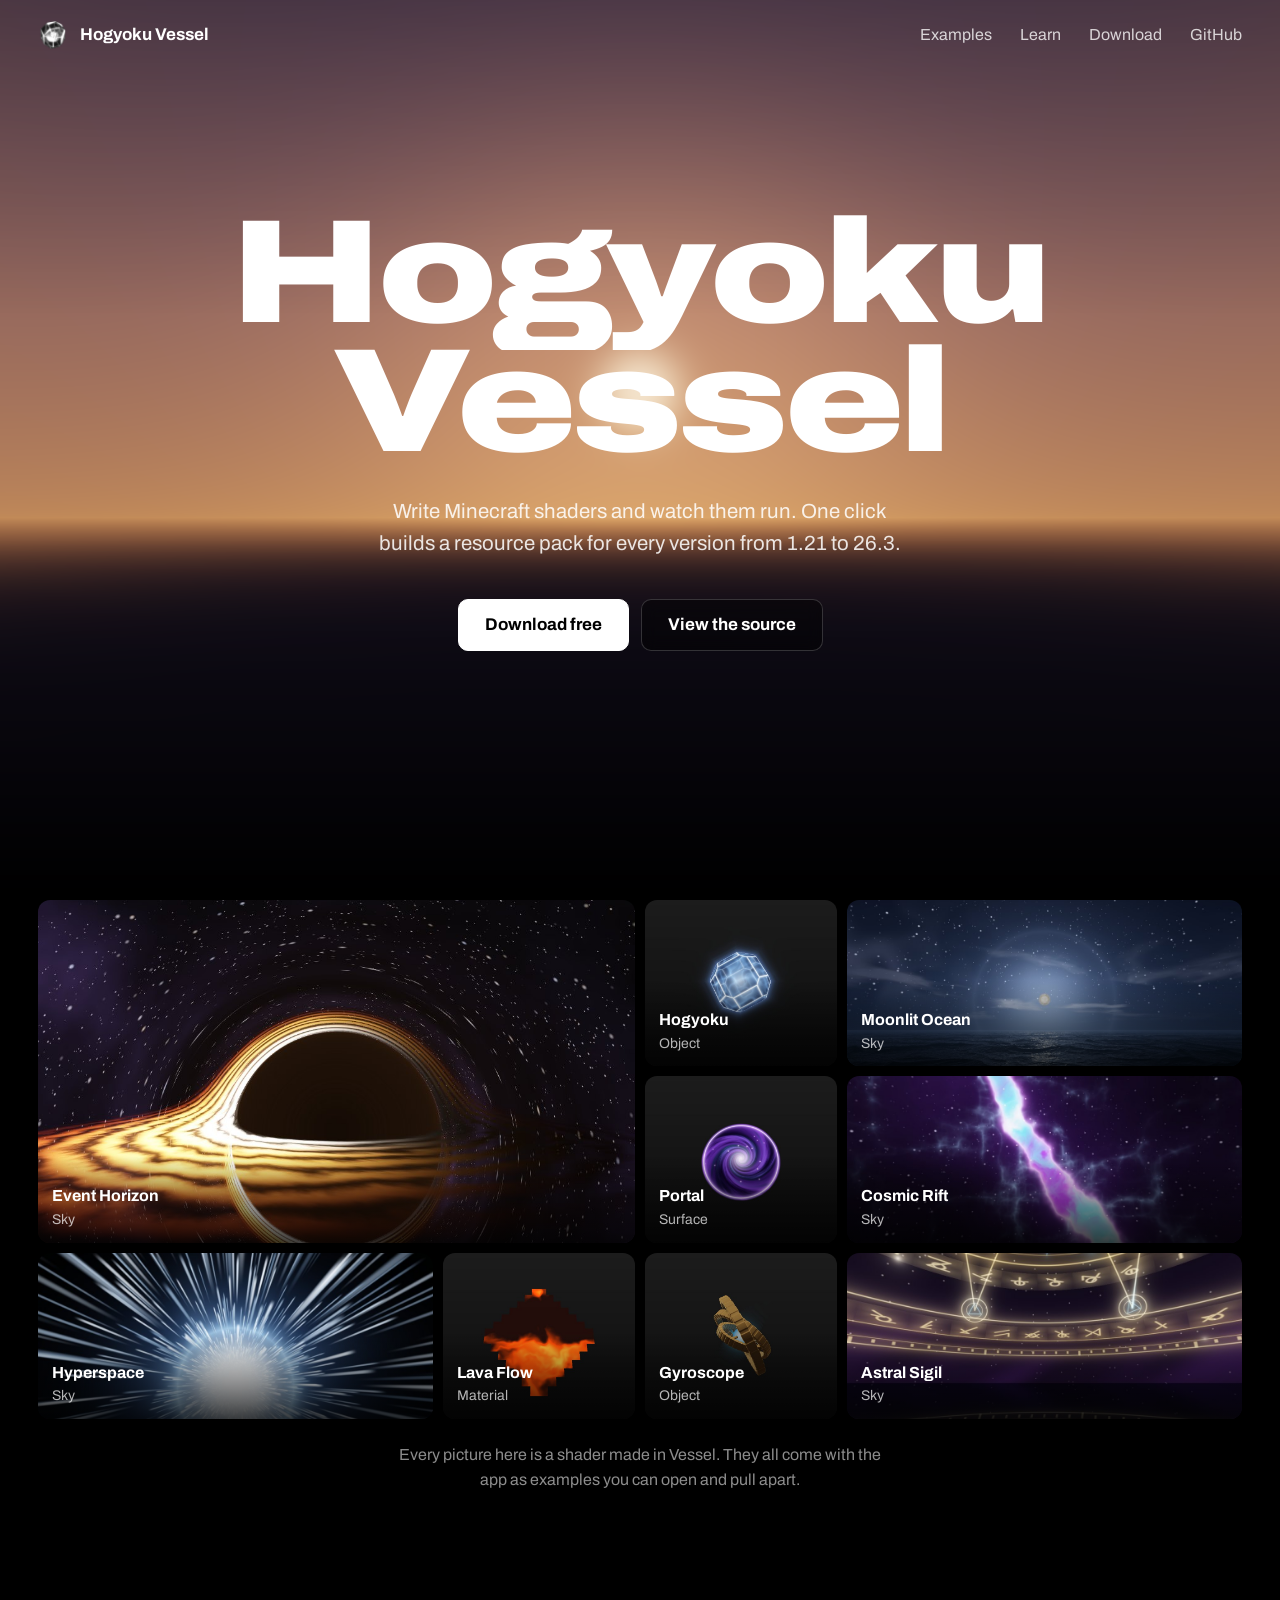
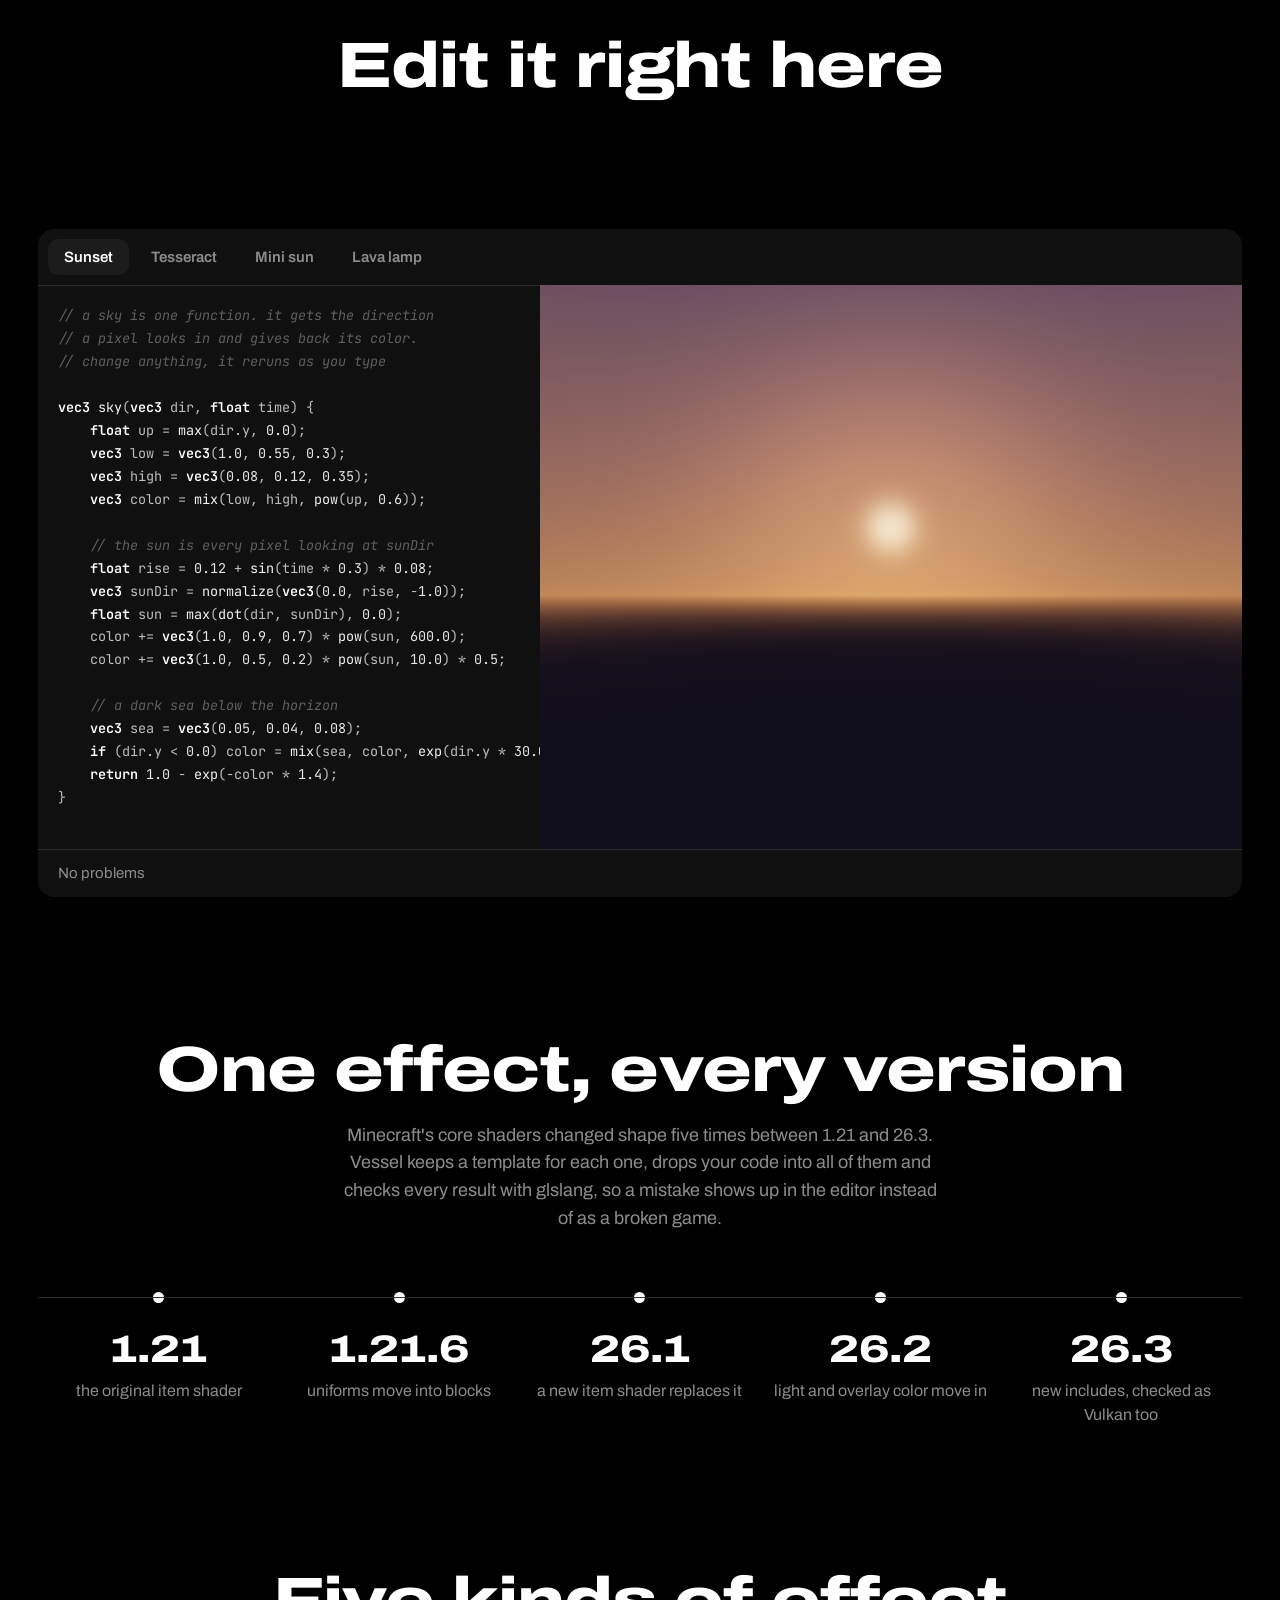
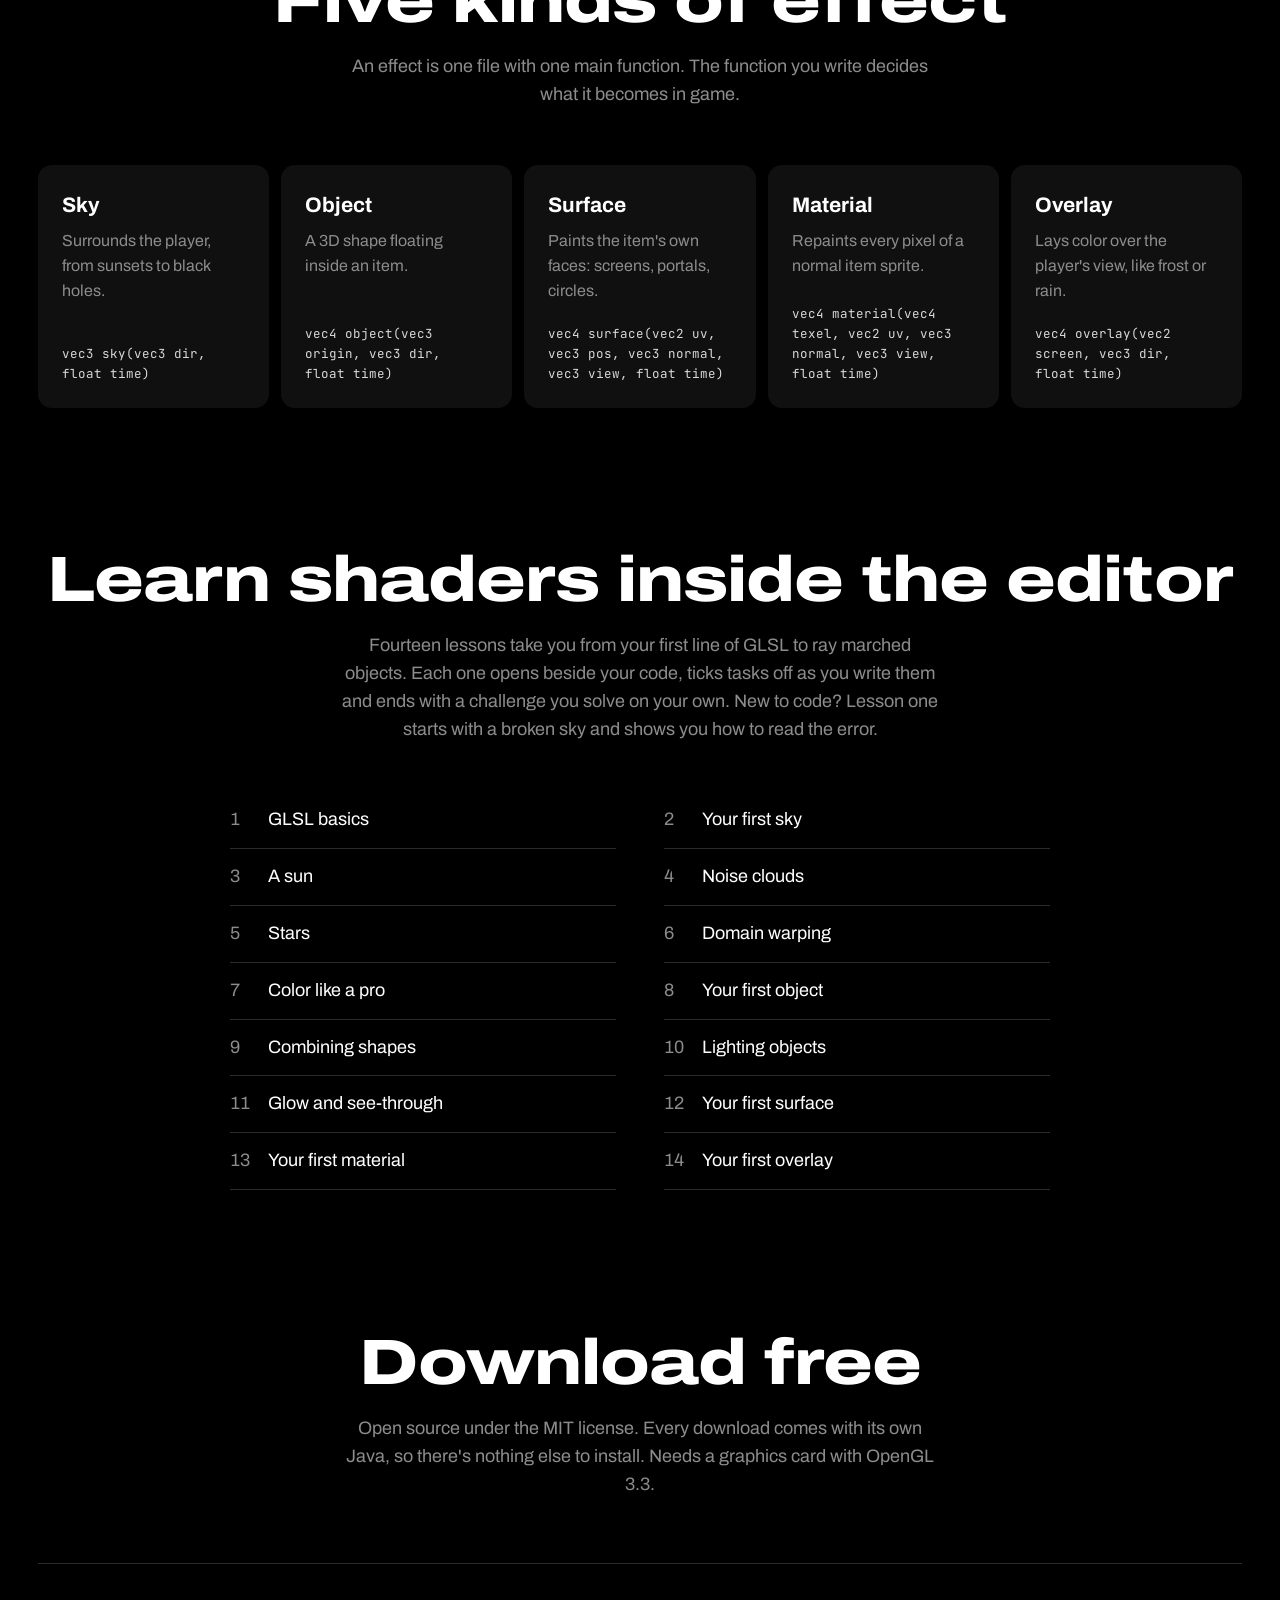
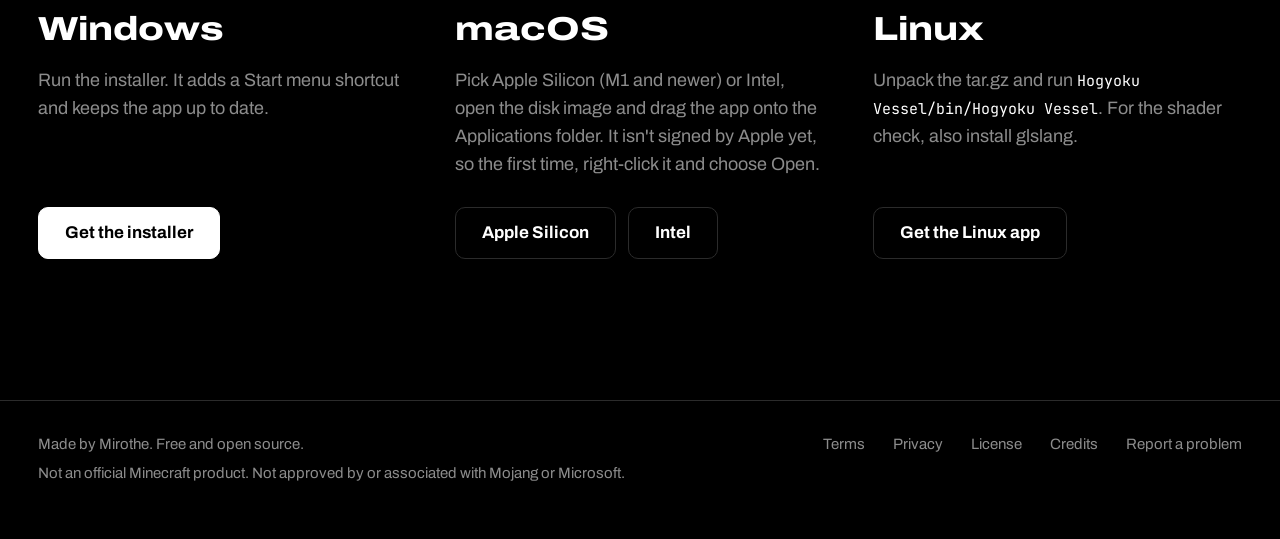
==== commit c8335e6d: "Mac downloads are disk images" ====
--- a/site/index.html
+++ b/site/index.html
@@ -132,8 +132,8 @@
       </div>
       <div>
         <h3>macOS</h3>
-        <p>Pick the Apple Silicon or Intel zip, unzip it and drag the app into Applications. It isn't signed by Apple yet, so the first time, right-click it and choose Open.</p>
-        <div class="pair"><a class="button" href="https://github.com/Mirothe/Hogyoku-Vessel/releases/latest/download/Hogyoku-Vessel-1.0.0-macos-arm64.zip" download>Apple Silicon</a><a class="button" href="https://github.com/Mirothe/Hogyoku-Vessel/releases/latest/download/Hogyoku-Vessel-1.0.0-macos-x64.zip" download>Intel</a></div>
+        <p>Pick Apple Silicon (M1 and newer) or Intel, open the disk image and drag the app onto the Applications folder. It isn't signed by Apple yet, so the first time, right-click it and choose Open.</p>
+        <div class="pair"><a class="button" href="https://github.com/Mirothe/Hogyoku-Vessel/releases/latest/download/Hogyoku-Vessel-1.0.0-macos-arm64.dmg" download>Apple Silicon</a><a class="button" href="https://github.com/Mirothe/Hogyoku-Vessel/releases/latest/download/Hogyoku-Vessel-1.0.0-macos-x64.dmg" download>Intel</a></div>
       </div>
       <div>
         <h3>Linux</h3>
